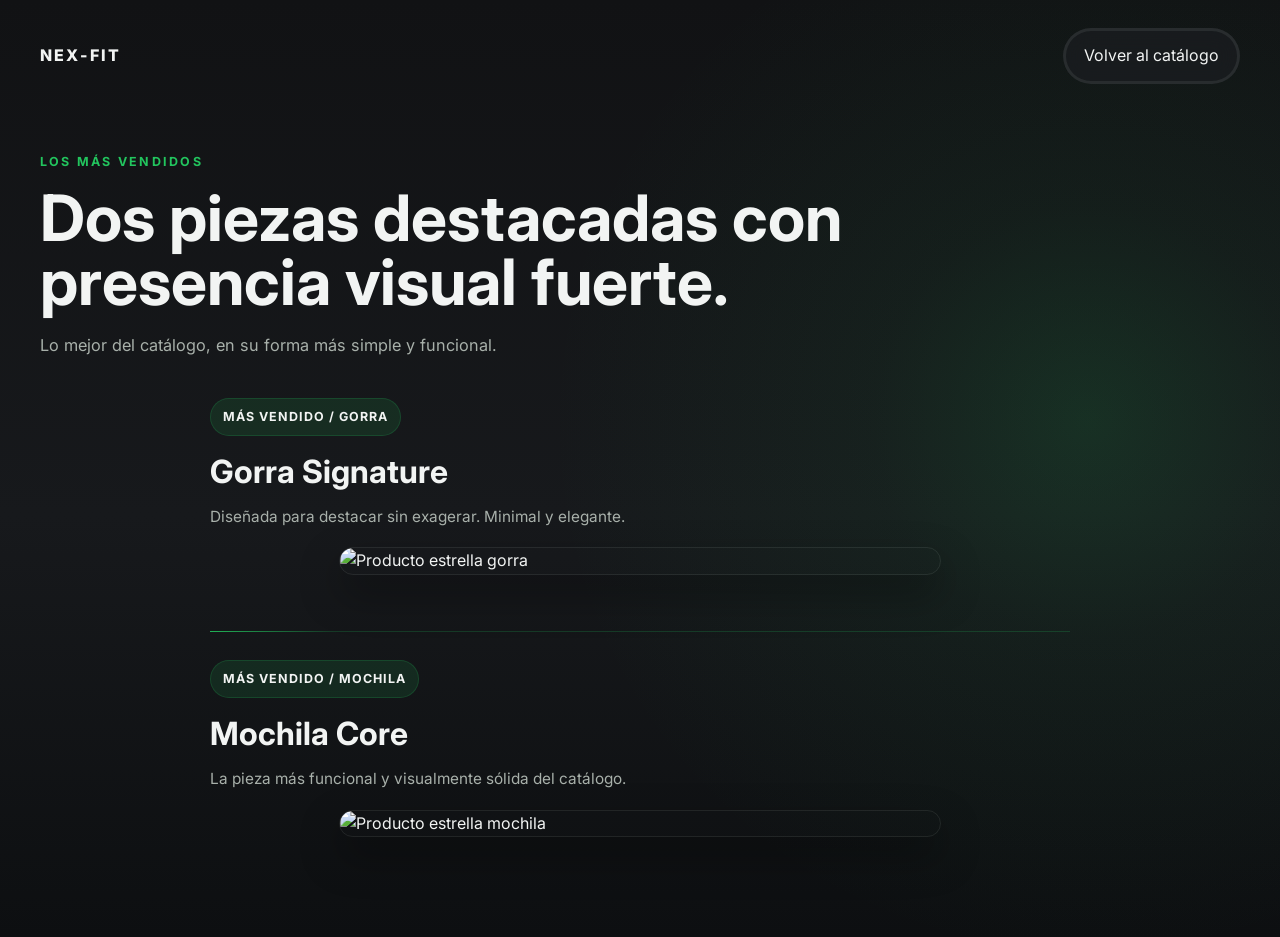
==== estrella.html @ 3dcf477a "Commit con el index-estrella Tercer commit subida de archivo index secundario con el apartado de pro" ====
<!DOCTYPE html>
<html lang="es">
<head>
  <meta charset="UTF-8" />
  <meta name="viewport" content="width=device-width, initial-scale=1.0" />
  <title>Producto estrella</title>
  <link rel="stylesheet" href="styles.css" />
</head>
<body class="pagina">
    <header class="encabezado estrella">
        <div class="barra-superior">
            <a href="index.html" class="logo">NEX-FIT</a>
            <a href="index.html" class="boton-borde">Volver al catálogo</a>
        </div>

        <section class="hero hero-estrella">
            <div class="hero-contenido">
                <p class="etiqueta">Los más vendidos</p>
                <h1>Dos piezas destacadas con presencia visual fuerte.</h1>
                <p class="descripcion">
                Lo mejor del catálogo, en su forma más simple y funcional.
                </p>
            </div>
        </section>
    </header>

    <main class="contenedor-principal">
        <section class="seccion-estrella">
            <div class="columna-estrella">
                <article class="tarjeta-estrella">
                    <span class="categoria">Más vendido / Gorra</span>
                    <h2>Gorra Signature</h2>
                    <p>Diseñada para destacar sin exagerar. Minimal y elegante.</p>
                    <img src="assets/gorra-blanca2.avif" alt="Producto estrella gorra" />
                </article>

                <article class="tarjeta-estrella">
                    <span class="categoria">Más vendido / Mochila</span>
                    <h2>Mochila Core</h2>
                    <p>La pieza más funcional y visualmente sólida del catálogo.</p>
                    <img src="assets/mochila-azul.png" alt="Producto estrella mochila" />
                </article>
            </div>
        </section>
    </main>
</body>
</html>
---- styles.css ----
@import url('https://fonts.googleapis.com/css2?family=Inter:wght@300;400;500;600;700;800&display=swap');

:root{
  --fondo:
    radial-gradient(circle at 85% 45%, rgba(34, 197, 94, 0.14) 0%, rgba(34, 197, 94, 0.05) 18%, rgba(34, 197, 94, 0) 45%),
    linear-gradient(180deg, #111214 0%, #17191c 55%, #0d0f11 100%);
  --principal: #F2F4F3;
  --secundario: #A8B0AA;
  --boton: #22c55e;
  --boton-hover: #16a34a;
  --acento: #22c55e;
  --tarjeta: #1A1D20;
  --borde: rgba(242,244,243,.08);
  --borde-2: rgba(34,197,94,.22);
  --sombra: 0 22px 60px rgba(0,0,0,.48);
  --transicion: 240ms cubic-bezier(.2,.8,.2,1);
}

*{
  box-sizing:border-box;
  margin:0;
  padding:0;
}

html,body{
  min-height:100%;
}

body{
  font-family:'Inter', system-ui, sans-serif;
  background:var(--fondo);
  color:var(--principal);
  line-height:1.6;
}

a{
  color:inherit;
  text-decoration:none;
}

img{
  width:100%;
  display:block;
}

.pagina{
  min-height:100vh;
}

.encabezado,
.contenedor-principal{
  width:min(1200px, calc(100% - 40px));
  margin:0 auto;
}

.barra-superior{
  display:flex;
  justify-content:space-between;
  align-items:center;
  padding:28px 0;
}

.logo{
  font-weight:800;
  letter-spacing:.14em;
  color:var(--principal);
}

.boton-borde{
  padding:12px 18px;
  border:3px solid var(--borde);
  border-radius:999px;
  background:rgba(26,29,32,.78);
  backdrop-filter: blur(12px);
  transition:transform var(--transicion), border-color var(--transicion), background var(--transicion);
}

.boton-borde:hover{
  transform:translateY(-2px);
  border-color:var(--borde-2);
  background:rgba(26,29,32,.95);
}

.hero{
  padding:40px 0 48px;
}

.hero-contenido{
  max-width:820px;
}

.etiqueta{
  color:var(--acento);
  text-transform:uppercase;
  letter-spacing:.18em;
  font-size:.78rem;
  font-weight:700;
  margin-bottom:14px;
}

.hero h1{
  font-size:clamp(2.4rem, 5vw, 4.8rem);
  line-height:1;
  margin-bottom:18px;
  color:var(--principal);
}

.descripcion{
  color:var(--secundario);
  max-width:62ch;
  font-size:1.02rem;
}

.rejilla-productos{
  display:grid;
  grid-template-columns:repeat(3, 1fr);
  gap:22px;
  padding:18px 0 72px;
}

.tarjeta-producto{
  background:linear-gradient(180deg, rgba(26,29,32,.96), rgba(26,29,32,.84));
  border:1px solid var(--borde);
  border-radius:28px;
  padding:22px;
  box-shadow:var(--sombra);
  transition:transform var(--transicion), border-color var(--transicion), background var(--transicion);
}

.tarjeta-producto:hover{
  transform:translateY(-6px);
  border-color:var(--borde-2);
  background:linear-gradient(180deg, rgba(26,29,32,.98), rgba(26,29,32,.90));
}

.tarjeta-producto h2,
.tarjeta-variante h3,
.tarjeta-estrella h2{
  margin:12px 0 8px;
  font-size:1.4rem;
  color:var(--principal);
}

.tarjeta-producto p,
.tarjeta-variante p,
.tarjeta-estrella p{
  color:var(--secundario);
  font-size:.96rem;
}

.categoria{
  display:inline-flex;
  padding:8px 12px;
  border-radius:999px;
  background:rgba(34,197,94,.12);
  border:1px solid rgba(34,197,94,.18);
  color:var(--principal);
  font-size:.78rem;
  font-weight:700;
  letter-spacing:.08em;
  text-transform:uppercase;
}

.tarjeta-producto img{

  aspect-ratio: 4 / 5;
  object-fit:cover;
  border-radius:20px;
  margin:16px 0;
}

.modal{
  position:fixed;
  inset:0;
  background:rgba(8, 10, 11, .74);
  backdrop-filter: blur(16px);
  display:flex;
  align-items:center;
  justify-content:center;
  padding:24px;
  opacity:0;
  pointer-events:none;
  transition:opacity var(--transicion);
}

.modal:target{
  opacity:1;
  pointer-events:auto;
}

.contenido-modal{
  width:min(1100px, 100%);
  background:linear-gradient(180deg, rgba(26,29,32,.98), rgba(26,29,32,.92));
  border:1px solid var(--borde);
  border-radius:32px;
  box-shadow:var(--sombra);
  padding:28px;
  position:relative;
}

.cerrar-modal{
  position:absolute;
  top:18px;
  right:22px;
  font-size:2rem;
  line-height:1;
  color:var(--principal);
}

.contenido-modal h2{
  font-size:2rem;
  margin-bottom:8px;
}

.descripcion-modal{
  color:var(--secundario);
  margin-bottom:22px;
  max-width:60ch;
}

.rejilla-variantes{
  display:grid;
  grid-template-columns:repeat(3, 1fr);
  gap:18px;
}

.tarjeta-variante{
  background:rgba(255,255,255,.03);
  border:1px solid var(--borde);
  border-radius:24px;
  padding:18px;
}

.tarjeta-variante:hover{
    transform: translateY(-6px);
    border-color: var(--borde-2);
    background: linear-gradient(180deg, rgba(26,29,32,.98), rgba(26,29,32,.90));
}

.tarjeta-variante img{
  aspect-ratio: 1 / 1;
  object-fit:cover;
  border-radius:18px;
  margin-bottom:14px;
}

.seccion-estrella{
  padding:20px 0 72px;
}

.columna-estrella{
  display:grid;
  grid-template-columns:1fr;
  gap:0;
  max-width:860px;
  margin:0 auto;
}

/* SIN CARD: fondo limpio, solo separación elegante */
.tarjeta-estrella{
  background:transparent;
  border:none;
  border-radius:0;
  padding:0 0 28px 0;
  box-shadow:none;

}

.tarjeta-estrella + .tarjeta-estrella{
  margin-top:28px;
  padding-top:28px;
  border-top:1px solid rgba(34,197,94,.20);
  position:relative;
}

.tarjeta-estrella + .tarjeta-estrella::before{
  content:"";
  position:absolute;
  top:-1px;
  left:0;
  width:120px;
  height:1px;
  background:linear-gradient(90deg, rgba(34,197,94,.85), rgba(34,197,94,0));
}

.tarjeta-estrella h2{
  font-size:2rem;
  margin-top:10px;
}

.tarjeta-estrella p{
  max-width:58ch;
}

.tarjeta-estrella img{
  margin-top:18px;
  width: 70%;
  height:auto;
  object-fit:contain; 
  border-radius:22px;
  border:1px solid var(--borde);
  box-shadow:0 18px 40px rgba(0,0,0,.35);
  margin-left:auto;
  margin-right:auto;   
}

.hero-estrella{
  padding-bottom:20px;
}

@media (max-width: 960px){
  .rejilla-productos,
  .rejilla-variantes{
    grid-template-columns:1fr;
  }

  .barra-superior{
    flex-direction:column;
    align-items:flex-start;
    gap:14px;
  }
}

@media (max-width: 640px){
  .encabezado,
  .contenedor-principal{
    width:min(100%, calc(100% - 28px));
  }

  .tarjeta-producto,
  .contenido-modal{
    border-radius:22px;
  }

  .tarjeta-estrella h2{
    font-size:1.6rem;
  }
}
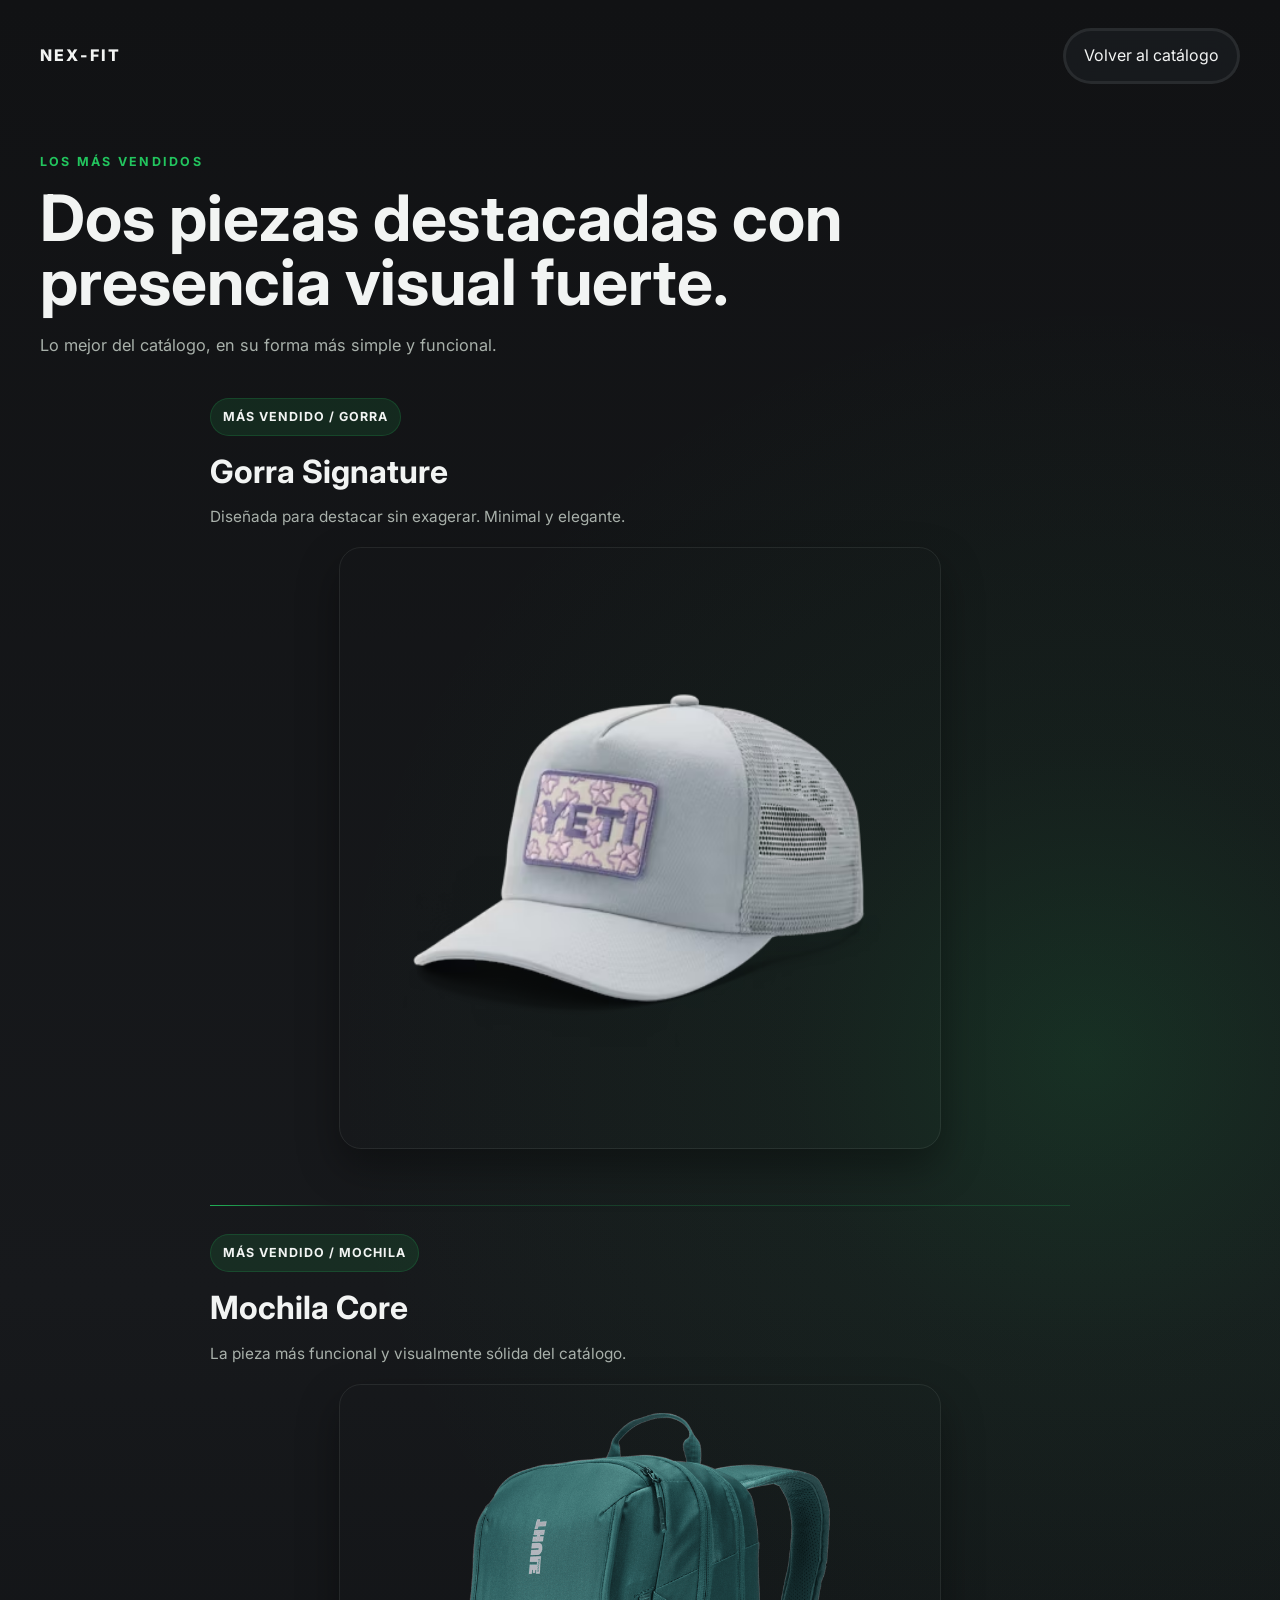
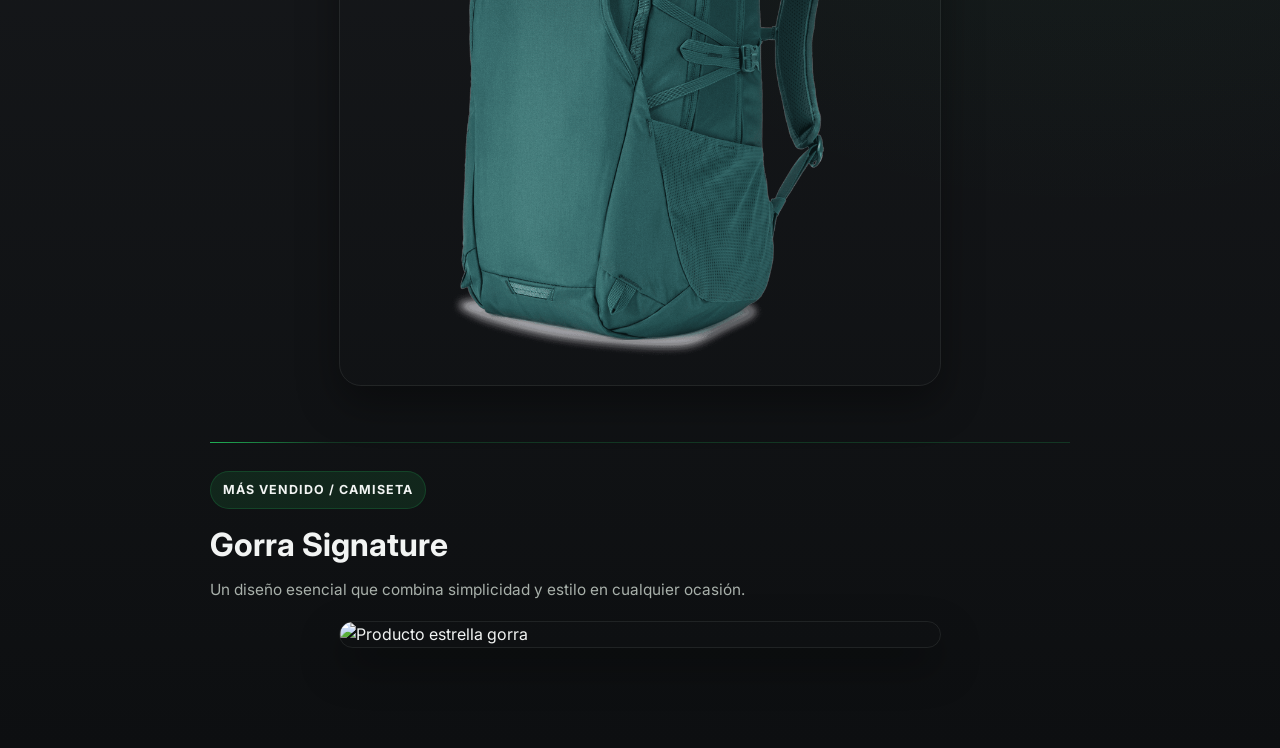
==== commit c233997b: "Update estrella.html Nuevo producto estrella añadido al catalogo de mas vendidos" ====
--- a/estrella.html
+++ b/estrella.html
@@ -40,8 +40,15 @@
                     <p>La pieza más funcional y visualmente sólida del catálogo.</p>
                     <img src="assets/mochila-azul.png" alt="Producto estrella mochila" />
                 </article>
+
+                <article class="tarjeta-estrella">
+                    <span class="categoria">Más vendido / Camiseta</span>
+                    <h2>Gorra Signature</h2>
+                    <p>Un diseño esencial que combina simplicidad y estilo en cualquier ocasión.</p>
+                    <img src="assets/camiseta-gymbro.webp" alt="Producto estrella gorra" />
+                </article>
             </div>
         </section>
     </main>
 </body>
-</html>+</html>
--- a/styles.css
+++ b/styles.css
@@ -175,9 +175,10 @@
   background:rgba(8, 10, 11, .74);
   backdrop-filter: blur(16px);
   display:flex;
-  align-items:center;
+  align-items:flex-start;
   justify-content:center;
   padding:24px;
+  overflow-y:auto;
   opacity:0;
   pointer-events:none;
   transition:opacity var(--transicion);
@@ -187,6 +188,25 @@
   opacity:1;
   pointer-events:auto;
 }
+
+.modal:target{
+  opacity:1;
+  pointer-events:auto;
+}
+
+.modal::-webkit-scrollbar {
+  width: 6px;
+}
+
+.modal::-webkit-scrollbar-thumb {
+  background: rgba(34,197,94,.4);
+  border-radius: 10px;
+}
+
+.modal::-webkit-scrollbar-track {
+  background: transparent;
+}
+
 
 .contenido-modal{
   width:min(1100px, 100%);
@@ -243,6 +263,12 @@
   border-radius:18px;
   margin-bottom:14px;
 }
+
+.tarjeta-variante .precio{
+  color: var(--principal);
+  font-size: 1.2rem;
+}
+
 
 .seccion-estrella{
   padding:20px 0 72px;
@@ -335,4 +361,4 @@
   .tarjeta-estrella h2{
     font-size:1.6rem;
   }
-}+}
